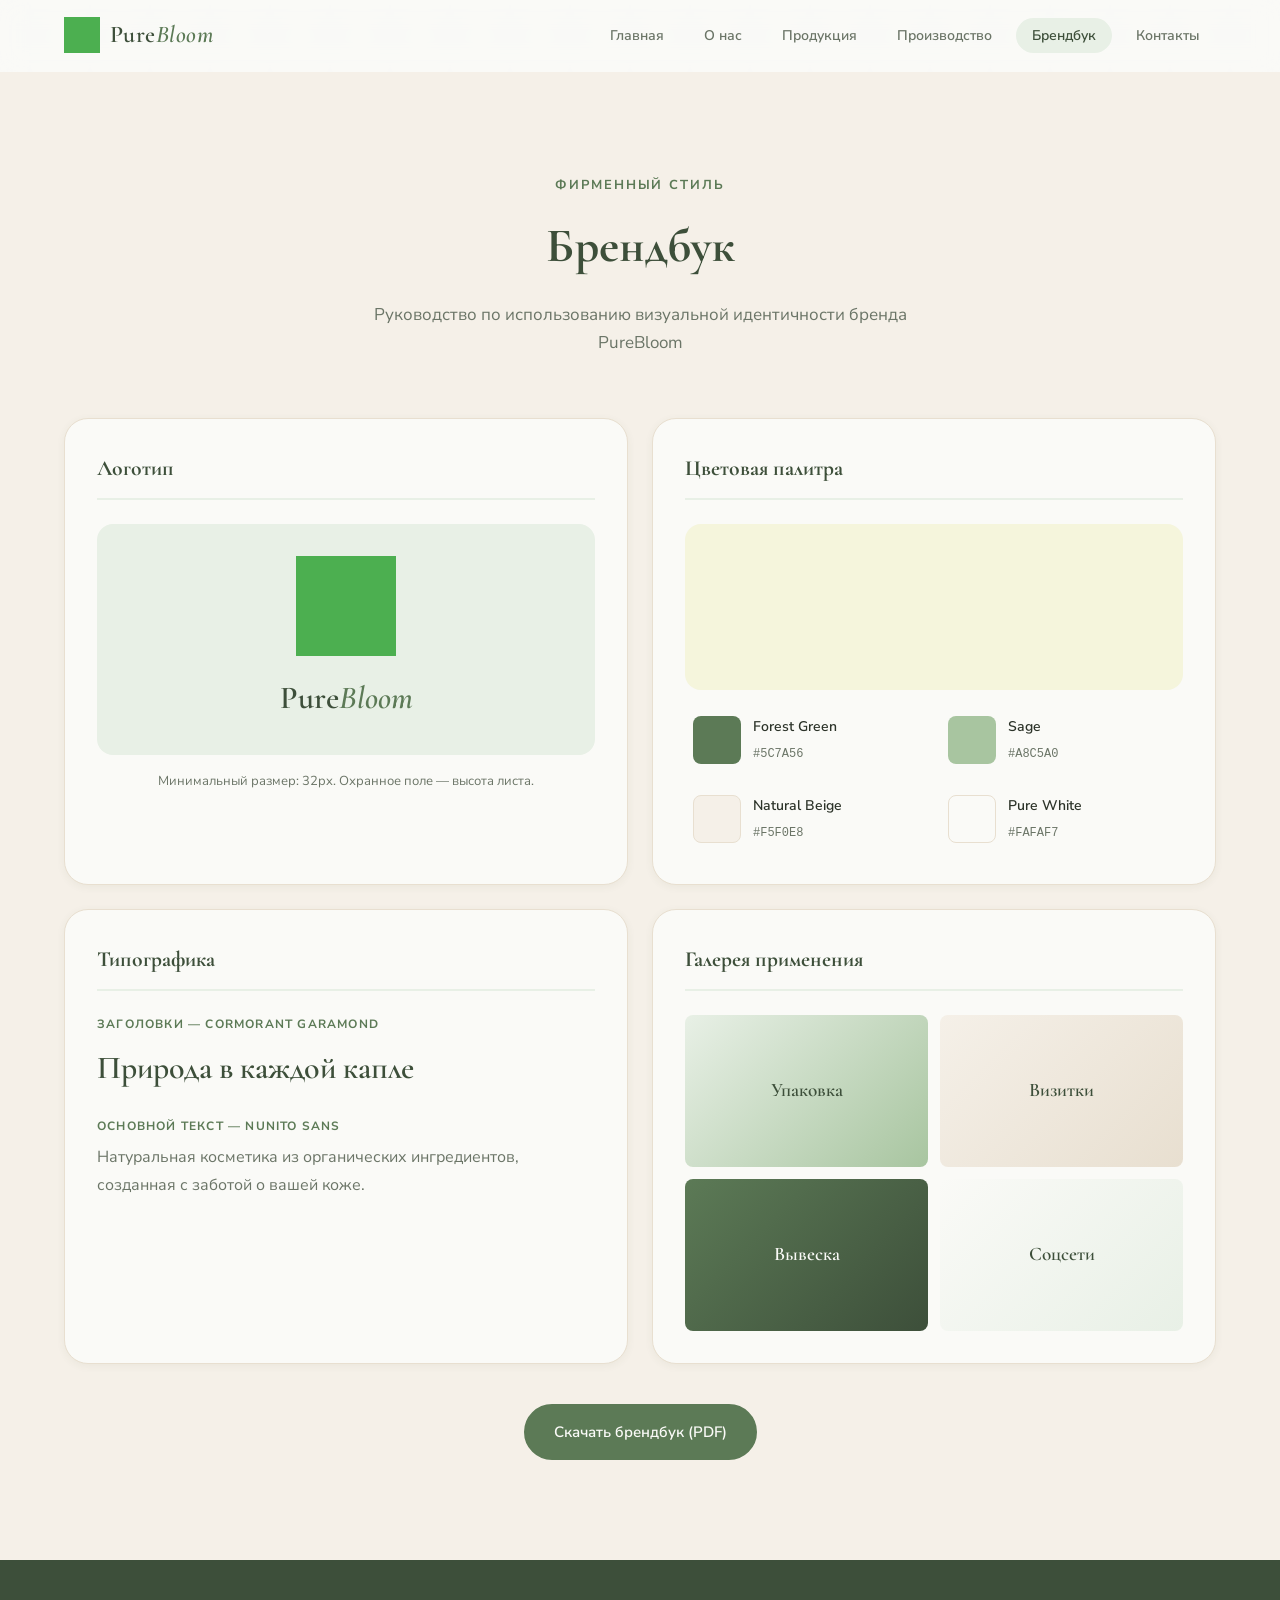
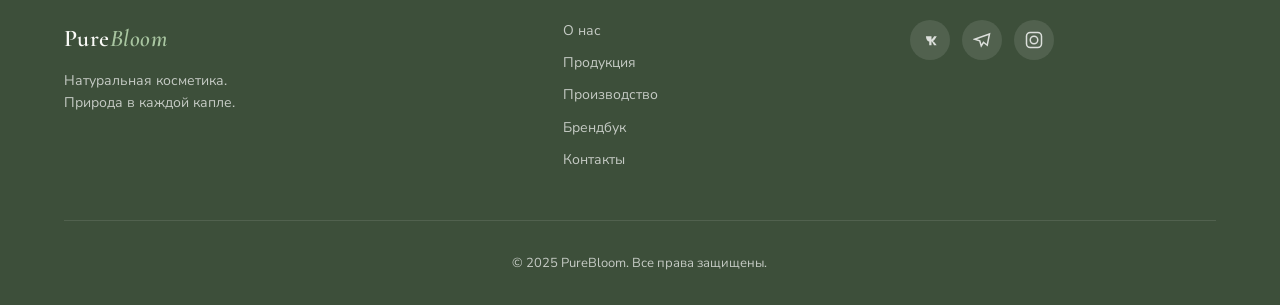
==== brandbook.html @ eecae8f7 "Add files via upload" ====
<!DOCTYPE html>
<html lang="ru">
<head>
  <meta charset="UTF-8">
  <meta name="viewport" content="width=device-width, initial-scale=1.0">
  <title>PureBloom — Брендбук</title>
  <link rel="preconnect" href="https://fonts.googleapis.com">
  <link rel="preconnect" href="https://fonts.gstatic.com" crossorigin>
  <link href="https://fonts.googleapis.com/css2?family=Cormorant+Garamond:ital,wght@0,400;0,600;0,700;1,400&family=Nunito+Sans:ital,wght@0,300;0,400;0,600;0,700&display=swap" rel="stylesheet">
  <link rel="stylesheet" href="styles.css">
</head>
<body data-page="brandbook">

  <header class="header" id="header">
    <div class="container header__inner">
      <a href="index.html" class="logo">
        <img src="public/images/logo.png" alt="" class="logo__img">
        <span class="logo__text">Pure<em>Bloom</em></span>
      </a>
      <nav class="nav" id="nav" aria-label="Навигация">
        <ul class="nav__list">
          <li><a href="index.html" class="nav__link" data-page="home">Главная</a></li>
          <li><a href="about.html" class="nav__link" data-page="about">О нас</a></li>
          <li><a href="products.html" class="nav__link" data-page="products">Продукция</a></li>
          <li><a href="production.html" class="nav__link" data-page="production">Производство</a></li>
          <li><a href="brandbook.html" class="nav__link" data-page="brandbook">Брендбук</a></li>
          <li><a href="contacts.html" class="nav__link" data-page="contacts">Контакты</a></li>
        </ul>
      </nav>
      <button class="burger" id="burger" aria-label="Меню" aria-expanded="false" aria-controls="nav">
        <span></span><span></span><span></span>
      </button>
    </div>
  </header>

  <main class="page-top">
    <section class="section brandbook">
      <div class="container">
        <div class="section__header">
          <span class="section__label">Фирменный стиль</span>
          <h1 class="section__title">Брендбук</h1>
          <p class="section__desc">Руководство по использованию визуальной идентичности бренда PureBloom</p>
        </div>

        <div class="brandbook__grid">
          <div class="brandbook__card">
            <h3>Логотип</h3>
            <div class="brandbook__logo-display">
              <img src="public/images/logo.png" alt="Логотип PureBloom">
              <p class="brandbook__logo-text">Pure<em>Bloom</em></p>
            </div>
            <p class="brandbook__note">Минимальный размер: 32px. Охранное поле — высота листа.</p>
          </div>

          <div class="brandbook__card">
            <h3>Цветовая палитра</h3>
            <img src="public/images/color-palette.jpg" alt="Цветовая палитра" class="brandbook__palette-img">
            <div class="brandbook__colors">
              <div class="color-swatch">
                <div class="color-swatch__preview" style="background:#5C7A56;"></div>
                <div><span class="color-swatch__name">Forest Green</span><br><span class="color-swatch__hex">#5C7A56</span></div>
              </div>
              <div class="color-swatch">
                <div class="color-swatch__preview" style="background:#A8C5A0;"></div>
                <div><span class="color-swatch__name">Sage</span><br><span class="color-swatch__hex">#A8C5A0</span></div>
              </div>
              <div class="color-swatch">
                <div class="color-swatch__preview" style="background:#F5F0E8;border:1px solid #E8DFD0;"></div>
                <div><span class="color-swatch__name">Natural Beige</span><br><span class="color-swatch__hex">#F5F0E8</span></div>
              </div>
              <div class="color-swatch">
                <div class="color-swatch__preview" style="background:#FAFAF7;border:1px solid #E8DFD0;"></div>
                <div><span class="color-swatch__name">Pure White</span><br><span class="color-swatch__hex">#FAFAF7</span></div>
              </div>
            </div>
          </div>

          <div class="brandbook__card">
            <h3>Типографика</h3>
            <div class="brandbook__typography">
              <div>
                <span class="type-sample__label">Заголовки — Cormorant Garamond</span>
                <p class="type-sample__display">Природа в каждой капле</p>
              </div>
              <div>
                <span class="type-sample__label">Основной текст — Nunito Sans</span>
                <p class="type-sample__text">Натуральная косметика из органических ингредиентов, созданная с заботой о вашей коже.</p>
              </div>
            </div>
          </div>

          <div class="brandbook__card">
            <h3>Галерея применения</h3>
            <div class="brandbook__gallery">
              <div class="brandbook__gallery-item" style="background:linear-gradient(135deg,#E8F0E6,#A8C5A0);">Упаковка</div>
              <div class="brandbook__gallery-item" style="background:linear-gradient(135deg,#F5F0E8,#E8DFD0);">Визитки</div>
              <div class="brandbook__gallery-item" style="background:linear-gradient(135deg,#5C7A56,#3D4F3A);color:#FAFAF7;">Вывеска</div>
              <div class="brandbook__gallery-item" style="background:linear-gradient(135deg,#FAFAF7,#E8F0E6);">Соцсети</div>
            </div>
          </div>
        </div>

        <div class="brandbook__download">
          <a href="#" class="btn btn--primary" id="downloadBrandbook">Скачать брендбук (PDF)</a>
        </div>
      </div>
    </section>
  </main>

  <footer class="footer">
    <div class="container footer__inner">
      <div class="footer__brand">
        <a href="index.html" class="logo"><span class="logo__text">Pure<em>Bloom</em></span></a>
        <p>Натуральная косметика.<br>Природа в каждой капле.</p>
      </div>
      <nav class="footer__nav" aria-label="Подвал">
        <a href="about.html">О нас</a>
        <a href="products.html">Продукция</a>
        <a href="production.html">Производство</a>
        <a href="brandbook.html">Брендбук</a>
        <a href="contacts.html">Контакты</a>
      </nav>
      <div class="footer__social">
        <a href="#" class="footer__social-link" aria-label="VK"><svg viewBox="0 0 24 24" fill="none"><path d="M3 7H6.5C7 12 9 14 11 14V7H14V11.5C16 9.5 17.5 7 17.5 7H21C21 7 18.5 12 16 13.5C18.5 15 21 19 21 19H17.5C17.5 19 15.5 15 14 13.5V19H11V7H3Z" fill="currentColor"/></svg></a>
        <a href="#" class="footer__social-link" aria-label="Telegram"><svg viewBox="0 0 24 24" fill="none"><path d="M22 4L2 11L9 13L11 20L14 15L19 19L22 4Z" stroke="currentColor" stroke-width="2"/></svg></a>
        <a href="#" class="footer__social-link" aria-label="Instagram"><svg viewBox="0 0 24 24" fill="none"><rect x="2" y="2" width="20" height="20" rx="5" stroke="currentColor" stroke-width="2"/><circle cx="12" cy="12" r="5" stroke="currentColor" stroke-width="2"/></svg></a>
      </div>
      <p class="footer__copy">&copy; 2025 PureBloom. Все права защищены.</p>
    </div>
  </footer>

  <script src="script.js"></script>
</body>
</html>
---- styles.css ----
/* PureBloom — Original Design */
:root {
  --color-green-dark: #3D4F3A;
  --color-green: #5C7A56;
  --color-green-light: #7D9B76;
  --color-green-pale: #A8C5A0;
  --color-green-mist: #E8F0E6;
  --color-beige: #F5F0E8;
  --color-beige-warm: #E8DFD0;
  --color-beige-dark: #D4C4A8;
  --color-white: #FAFAF7;
  --color-text: #2C3329;
  --color-text-muted: #6B7567;
  --font-heading: 'Cormorant Garamond', Georgia, serif;
  --font-body: 'Nunito Sans', system-ui, sans-serif;
  --shadow-sm: 0 2px 8px rgba(61, 79, 58, 0.06);
  --shadow-md: 0 4px 20px rgba(61, 79, 58, 0.1);
  --shadow-lg: 0 8px 40px rgba(61, 79, 58, 0.12);
  --radius-sm: 8px;
  --radius-md: 16px;
  --radius-lg: 24px;
  --header-height: 72px;
  --transition: 0.3s cubic-bezier(0.4, 0, 0.2, 1);
}

*, *::before, *::after { box-sizing: border-box; margin: 0; padding: 0; }

html {
  scroll-behavior: smooth;
  scroll-padding-top: var(--header-height);
}

body {
  font-family: var(--font-body);
  font-size: 16px;
  line-height: 1.6;
  color: var(--color-text);
  background-color: var(--color-white);
  overflow-x: hidden;
}

body::before {
  content: '';
  position: fixed;
  inset: 0;
  background-image: url("data:image/svg+xml,%3Csvg width='60' height='60' viewBox='0 0 60 60' xmlns='http://www.w3.org/2000/svg'%3E%3Cg fill='none' fill-rule='evenodd'%3E%3Cg fill='%23A8C5A0' fill-opacity='0.06'%3E%3Cpath d='M30 5c-2 8-8 12-8 20 0 5 3 9 8 9s8-4 8-9c0-8-6-12-8-20zm0 50c2-8 8-12 8-20 0-5-3-9-8-9s-8 4-8 9c0 8 6 12 8 20z'/%3E%3C/g%3E%3C/g%3E%3C/svg%3E");
  pointer-events: none;
  z-index: -1;
}

img { max-width: 100%; height: auto; display: block; }
a { color: var(--color-green); text-decoration: none; transition: color var(--transition); }
a:hover { color: var(--color-green-dark); }
ul { list-style: none; }

.container {
  width: 100%;
  max-width: 1200px;
  margin: 0 auto;
  padding: 0 24px;
}

.btn {
  display: inline-flex;
  align-items: center;
  justify-content: center;
  gap: 8px;
  padding: 14px 28px;
  font-family: var(--font-body);
  font-size: 15px;
  font-weight: 600;
  border: 2px solid transparent;
  border-radius: 50px;
  cursor: pointer;
  transition: all var(--transition);
  text-decoration: none;
  white-space: nowrap;
}

.btn--primary {
  background: var(--color-green);
  color: var(--color-white);
  border-color: var(--color-green);
}

.btn--primary:hover {
  background: var(--color-green-dark);
  border-color: var(--color-green-dark);
  color: var(--color-white);
  transform: translateY(-2px);
  box-shadow: var(--shadow-md);
}

.btn--outline {
  background: transparent;
  color: var(--color-white);
  border-color: rgba(255, 255, 255, 0.6);
}

.btn--outline:hover {
  background: rgba(255, 255, 255, 0.15);
  border-color: var(--color-white);
  color: var(--color-white);
}

.btn--secondary {
  background: var(--color-green-mist);
  color: var(--color-green-dark);
  border-color: var(--color-green-mist);
}

.btn--secondary:hover {
  background: var(--color-green-pale);
  border-color: var(--color-green-pale);
  color: var(--color-green-dark);
}

.btn--full { width: 100%; }

.header {
  position: fixed;
  top: 0; left: 0; right: 0;
  z-index: 1000;
  height: var(--header-height);
  background: rgba(250, 250, 247, 0.85);
  backdrop-filter: blur(12px);
  -webkit-backdrop-filter: blur(12px);
  border-bottom: 1px solid transparent;
  transition: all var(--transition);
}

.header--scrolled {
  background: rgba(250, 250, 247, 0.95);
  border-bottom-color: var(--color-beige-warm);
  box-shadow: var(--shadow-sm);
}

.header__inner {
  display: flex;
  align-items: center;
  justify-content: space-between;
  height: 100%;
}

.logo {
  display: flex;
  align-items: center;
  gap: 10px;
  color: var(--color-green-dark);
  text-decoration: none;
}

.logo__icon { width: 36px; height: 36px; color: var(--color-green); }
.logo__img { width: 36px; height: 36px; object-fit: contain; }

.logo__text {
  font-family: var(--font-heading);
  font-size: 24px;
  font-weight: 600;
  letter-spacing: 0.02em;
}

.logo__text em { font-style: italic; color: var(--color-green); }

.nav__list { display: flex; gap: 8px; }

.nav__link {
  padding: 8px 16px;
  font-size: 14px;
  font-weight: 600;
  color: var(--color-text-muted);
  border-radius: 50px;
  transition: all var(--transition);
}

.nav__link:hover,
.nav__link.active {
  color: var(--color-green-dark);
  background: var(--color-green-mist);
}

.burger {
  display: none;
  flex-direction: column;
  justify-content: center;
  gap: 5px;
  width: 40px; height: 40px;
  background: none; border: none;
  cursor: pointer; padding: 8px;
}

.burger span {
  display: block; width: 100%; height: 2px;
  background: var(--color-green-dark);
  border-radius: 2px;
  transition: all var(--transition);
}

.burger.active span:nth-child(1) { transform: translateY(7px) rotate(45deg); }
.burger.active span:nth-child(2) { opacity: 0; }
.burger.active span:nth-child(3) { transform: translateY(-7px) rotate(-45deg); }

.hero {
  position: relative;
  min-height: 100vh;
  display: flex;
  align-items: center;
  justify-content: center;
  overflow: hidden;
}

.hero--compact { min-height: 40vh; }

.hero__bg { position: absolute; inset: 0; }

.hero__image {
  width: 100%; height: 100%;
  object-fit: cover;
}

.hero__overlay {
  position: absolute; inset: 0;
  background: linear-gradient(135deg, rgba(61,79,58,0.65), rgba(92,122,86,0.45), rgba(61,79,58,0.55));
}

.hero__pattern {
  position: absolute; inset: 0;
  background-image: url("data:image/svg+xml,%3Csvg width='100' height='100' viewBox='0 0 100 100' xmlns='http://www.w3.org/2000/svg'%3E%3Cpath d='M50 10 Q30 30 35 50 Q20 40 10 55 Q30 50 50 60 Q70 50 90 55 Q80 40 65 50 Q70 30 50 10' fill='none' stroke='%23ffffff' stroke-width='0.5' opacity='0.15'/%3E%3C/svg%3E");
  background-size: 200px 200px;
  opacity: 0.6;
}

.hero__content {
  position: relative; z-index: 2;
  text-align: center;
  padding: 120px 24px 80px;
  max-width: 800px;
}

.hero__label {
  display: inline-block;
  padding: 6px 20px;
  background: rgba(255,255,255,0.15);
  backdrop-filter: blur(8px);
  border: 1px solid rgba(255,255,255,0.25);
  border-radius: 50px;
  font-size: 13px;
  font-weight: 600;
  letter-spacing: 0.15em;
  text-transform: uppercase;
  color: rgba(255,255,255,0.9);
  margin-bottom: 24px;
}

.hero__title {
  font-family: var(--font-heading);
  font-size: clamp(2.5rem, 6vw, 4.5rem);
  font-weight: 700;
  color: var(--color-white);
  line-height: 1.15;
  margin-bottom: 20px;
}

.hero__subtitle {
  font-size: clamp(1rem, 2vw, 1.2rem);
  color: rgba(255,255,255,0.85);
  max-width: 560px;
  margin: 0 auto 36px;
  line-height: 1.7;
}

.hero__actions { display: flex; gap: 16px; justify-content: center; flex-wrap: wrap; }

.values { padding: 80px 0; background: var(--color-beige); position: relative; }

.values::before {
  content: '';
  position: absolute;
  top: 0; left: 0; right: 0;
  height: 4px;
  background: linear-gradient(90deg, var(--color-green-pale), var(--color-green), var(--color-green-pale));
}

.values__grid {
  display: grid;
  grid-template-columns: repeat(3, 1fr);
  gap: 32px;
}

.value-card {
  background: var(--color-white);
  padding: 40px 32px;
  border-radius: var(--radius-lg);
  text-align: center;
  box-shadow: var(--shadow-sm);
  transition: all var(--transition);
  border: 1px solid transparent;
}

.value-card:hover {
  transform: translateY(-6px);
  box-shadow: var(--shadow-lg);
  border-color: var(--color-green-mist);
}

.value-card__icon {
  width: 64px; height: 64px;
  margin: 0 auto 20px;
  display: flex; align-items: center; justify-content: center;
  background: var(--color-green-mist);
  border-radius: 50%;
  color: var(--color-green);
}

.value-card__icon svg { width: 32px; height: 32px; }

.value-card__title {
  font-family: var(--font-heading);
  font-size: 1.5rem;
  font-weight: 600;
  color: var(--color-green-dark);
  margin-bottom: 12px;
}

.value-card__text { font-size: 15px; color: var(--color-text-muted); line-height: 1.7; }

.section { padding: 100px 0; position: relative; }

.section__header {
  text-align: center;
  max-width: 600px;
  margin: 0 auto 60px;
}

.section__label {
  display: inline-block;
  font-size: 13px;
  font-weight: 700;
  letter-spacing: 0.15em;
  text-transform: uppercase;
  color: var(--color-green);
  margin-bottom: 12px;
}

.section__title {
  font-family: var(--font-heading);
  font-size: clamp(2rem, 4vw, 3rem);
  font-weight: 700;
  color: var(--color-green-dark);
  margin-bottom: 16px;
}

.section__desc { font-size: 17px; color: var(--color-text-muted); line-height: 1.7; }

.about { background: var(--color-white); }

.timeline { position: relative; max-width: 900px; margin: 0 auto; }

.timeline__line {
  position: absolute;
  left: 50%; top: 0; bottom: 0;
  width: 2px;
  background: linear-gradient(to bottom, var(--color-green-mist), var(--color-green-pale), var(--color-green-mist));
  transform: translateX(-50%);
}

.timeline__item { position: relative; margin-bottom: 60px; }
.timeline__item:last-child { margin-bottom: 0; }

.timeline__marker {
  position: absolute;
  left: 50%; top: 30px;
  transform: translateX(-50%);
  z-index: 2;
}

.timeline__year {
  display: flex; align-items: center; justify-content: center;
  width: 72px; height: 72px;
  background: var(--color-green);
  color: var(--color-white);
  font-family: var(--font-heading);
  font-size: 1.1rem;
  font-weight: 700;
  border-radius: 50%;
  box-shadow: 0 0 0 6px var(--color-green-mist), var(--shadow-md);
}

.timeline__content {
  display: grid;
  grid-template-columns: 1fr 1fr;
  gap: 40px;
  align-items: center;
  padding-top: 10px;
}

.timeline__item .timeline__content { padding-right: calc(50% + 56px); }

.timeline__item--reverse .timeline__content {
  padding-right: 0;
  padding-left: calc(50% + 56px);
}

.timeline__item--reverse .timeline__image { order: 2; }
.timeline__item--reverse .timeline__text { order: 1; text-align: right; }

.timeline__image {
  border-radius: var(--radius-md);
  overflow: hidden;
  box-shadow: var(--shadow-md);
  aspect-ratio: 4/3;
}

.timeline__image img {
  width: 100%; height: 100%;
  object-fit: cover;
  transition: transform 0.6s ease;
}

.timeline__image:hover img { transform: scale(1.05); }

.timeline__text h3 {
  font-family: var(--font-heading);
  font-size: 1.5rem;
  color: var(--color-green-dark);
  margin-bottom: 10px;
}

.timeline__text p { font-size: 15px; color: var(--color-text-muted); line-height: 1.7; }

.products { background: linear-gradient(180deg, var(--color-beige) 0%, var(--color-white) 100%); }

.products__grid {
  display: grid;
  grid-template-columns: repeat(3, 1fr);
  gap: 32px;
}

.product-card {
  background: var(--color-white);
  border-radius: var(--radius-lg);
  overflow: hidden;
  box-shadow: var(--shadow-sm);
  transition: all var(--transition);
  border: 1px solid var(--color-beige-warm);
  display: flex;
  flex-direction: column;
}

.product-card:hover { transform: translateY(-8px); box-shadow: var(--shadow-lg); }

.product-card__image { position: relative; aspect-ratio: 1; overflow: hidden; }

.product-card__image img {
  width: 100%; height: 100%;
  object-fit: cover;
  transition: transform 0.6s ease;
}

.product-card:hover .product-card__image img { transform: scale(1.08); }

.product-card__badge {
  position: absolute;
  top: 16px; left: 16px;
  padding: 4px 14px;
  background: var(--color-green);
  color: var(--color-white);
  font-size: 12px;
  font-weight: 700;
  border-radius: 50px;
  text-transform: uppercase;
}

.product-card__badge--new { background: var(--color-beige-dark); color: var(--color-green-dark); }

.product-card__body { padding: 24px; display: flex; flex-direction: column; flex: 1; }

.product-card__title {
  font-family: var(--font-heading);
  font-size: 1.35rem;
  color: var(--color-green-dark);
  margin-bottom: 8px;
}

.product-card__desc {
  font-size: 14px;
  color: var(--color-text-muted);
  line-height: 1.6;
  margin-bottom: 20px;
  flex: 1;
}

.product-card__btn { align-self: flex-start; padding: 10px 22px; font-size: 14px; }

.production { background: var(--color-white); }

.carousel { max-width: 900px; margin: 0 auto; overflow: hidden; }

.carousel__track {
  display: flex;
  transition: transform 0.5s cubic-bezier(0.4, 0, 0.2, 1);
}

.carousel__slide {
  min-width: 100%;
  display: grid;
  grid-template-columns: 1fr 1fr;
  gap: 40px;
  align-items: center;
  padding: 0 4px;
}

.carousel__media {
  border-radius: var(--radius-lg);
  overflow: hidden;
  aspect-ratio: 4/3;
  box-shadow: var(--shadow-md);
}

.carousel__media img { width: 100%; height: 100%; object-fit: cover; }

.carousel__step {
  display: inline-block;
  padding: 4px 14px;
  background: var(--color-green-mist);
  color: var(--color-green);
  font-size: 12px;
  font-weight: 700;
  border-radius: 50px;
  text-transform: uppercase;
  letter-spacing: 0.1em;
  margin-bottom: 12px;
}

.carousel__info h3 {
  font-family: var(--font-heading);
  font-size: 1.75rem;
  color: var(--color-green-dark);
  margin-bottom: 12px;
}

.carousel__info p { font-size: 15px; color: var(--color-text-muted); line-height: 1.7; }

.carousel__controls {
  display: flex;
  align-items: center;
  justify-content: center;
  gap: 24px;
  margin-top: 40px;
}

.carousel__btn {
  width: 48px; height: 48px;
  border-radius: 50%;
  border: 2px solid var(--color-green-mist);
  background: var(--color-white);
  color: var(--color-green);
  cursor: pointer;
  display: flex; align-items: center; justify-content: center;
  transition: all var(--transition);
}

.carousel__btn:hover {
  background: var(--color-green);
  border-color: var(--color-green);
  color: var(--color-white);
}

.carousel__btn svg { width: 20px; height: 20px; }

.carousel__dots { display: flex; gap: 8px; }

.carousel__dot {
  width: 10px; height: 10px;
  border-radius: 50%;
  border: none;
  background: var(--color-beige-warm);
  cursor: pointer;
  transition: all var(--transition);
  padding: 0;
}

.carousel__dot.active { background: var(--color-green); transform: scale(1.3); }

.brandbook { background: var(--color-beige); }

.brandbook__grid {
  display: grid;
  grid-template-columns: repeat(2, 1fr);
  gap: 24px;
}

.brandbook__card {
  background: var(--color-white);
  padding: 32px;
  border-radius: var(--radius-lg);
  box-shadow: var(--shadow-sm);
  border: 1px solid var(--color-beige-warm);
}

.brandbook__card h3 {
  font-family: var(--font-heading);
  font-size: 1.35rem;
  color: var(--color-green-dark);
  margin-bottom: 24px;
  padding-bottom: 12px;
  border-bottom: 2px solid var(--color-green-mist);
}

.brandbook__logo-display {
  display: flex;
  flex-direction: column;
  align-items: center;
  gap: 16px;
  padding: 32px;
  background: var(--color-green-mist);
  border-radius: var(--radius-md);
  margin-bottom: 16px;
}

.brandbook__logo-display img { width: 100px; height: 100px; object-fit: contain; }

.brandbook__logo-text {
  font-family: var(--font-heading);
  font-size: 2rem;
  font-weight: 600;
  color: var(--color-green-dark);
}

.brandbook__logo-text em { font-style: italic; color: var(--color-green); }
.brandbook__note { font-size: 13px; color: var(--color-text-muted); text-align: center; }

.brandbook__colors { display: grid; grid-template-columns: repeat(2, 1fr); gap: 12px; }

.color-swatch {
  display: flex; align-items: center; gap: 12px;
  padding: 8px; border-radius: var(--radius-sm);
}

.color-swatch:hover { background: var(--color-green-mist); }

.color-swatch__preview {
  width: 48px; height: 48px;
  border-radius: var(--radius-sm);
  flex-shrink: 0;
}

.color-swatch__name { font-size: 14px; font-weight: 600; }
.color-swatch__hex { font-size: 12px; color: var(--color-text-muted); font-family: monospace; }

.brandbook__palette-img { width: 100%; border-radius: var(--radius-md); margin-bottom: 16px; }

.brandbook__typography { display: flex; flex-direction: column; gap: 24px; }

.type-sample__label {
  display: block;
  font-size: 12px;
  font-weight: 700;
  text-transform: uppercase;
  letter-spacing: 0.1em;
  color: var(--color-green);
  margin-bottom: 8px;
}

.type-sample__display {
  font-family: var(--font-heading);
  font-size: 2rem;
  font-weight: 600;
  color: var(--color-green-dark);
}

.type-sample__text { font-size: 16px; color: var(--color-text-muted); line-height: 1.7; }

.brandbook__gallery { display: grid; grid-template-columns: repeat(2, 1fr); gap: 12px; }

.brandbook__gallery-item {
  aspect-ratio: 16/10;
  border-radius: var(--radius-sm);
  display: flex; align-items: center; justify-content: center;
  font-family: var(--font-heading);
  font-size: 1.2rem;
  font-weight: 600;
  color: var(--color-green-dark);
}

.brandbook__download { text-align: center; margin-top: 40px; }

.contacts { background: var(--color-white); }

.contacts__grid {
  display: grid;
  grid-template-columns: 1fr 1fr;
  grid-template-rows: auto auto;
  gap: 32px;
}

.contacts__map {
  grid-row: span 2;
  border-radius: var(--radius-lg);
  overflow: hidden;
  box-shadow: var(--shadow-md);
  min-height: 400px;
  border: 1px solid var(--color-beige-warm);
}

.contacts__map img { width: 100%; height: 100%; min-height: 400px; object-fit: cover; }

.contacts__info { display: flex; flex-direction: column; gap: 20px; }

.contact-item { display: flex; gap: 16px; align-items: flex-start; }

.contact-item__icon {
  width: 44px; height: 44px;
  flex-shrink: 0;
  display: flex; align-items: center; justify-content: center;
  background: var(--color-green-mist);
  border-radius: 50%;
  color: var(--color-green);
}

.contact-item__icon svg { width: 20px; height: 20px; }
.contact-item h4 { font-size: 14px; font-weight: 700; color: var(--color-green-dark); margin-bottom: 4px; }
.contact-item p { font-size: 15px; color: var(--color-text-muted); }

.contact-form {
  background: var(--color-beige);
  padding: 32px;
  border-radius: var(--radius-lg);
  border: 1px solid var(--color-beige-warm);
}

.contact-form__title {
  font-family: var(--font-heading);
  font-size: 1.5rem;
  color: var(--color-green-dark);
  margin-bottom: 24px;
}

.form-group { margin-bottom: 18px; }
.form-group label { display: block; font-size: 13px; font-weight: 600; color: var(--color-green-dark); margin-bottom: 6px; }

.form-group input,
.form-group textarea {
  width: 100%;
  padding: 12px 16px;
  font-family: var(--font-body);
  font-size: 15px;
  border: 2px solid var(--color-beige-warm);
  border-radius: var(--radius-sm);
  background: var(--color-white);
  outline: none;
  transition: border-color var(--transition);
}

.form-group input:focus,
.form-group textarea:focus { border-color: var(--color-green-pale); }

.form-group input.error,
.form-group textarea.error { border-color: #C45C5C; }

.form-group textarea { resize: vertical; min-height: 100px; }
.form-error { display: block; font-size: 12px; color: #C45C5C; margin-top: 4px; min-height: 16px; }

.form-success {
  margin-top: 16px;
  padding: 12px 16px;
  background: var(--color-green-mist);
  color: var(--color-green-dark);
  border-radius: var(--radius-sm);
  font-size: 14px;
  text-align: center;
}

.quick-links { display: grid; grid-template-columns: repeat(3, 1fr); gap: 20px; }

.quick-link {
  display: block;
  padding: 28px 20px;
  background: var(--color-white);
  border-radius: var(--radius-lg);
  text-align: center;
  box-shadow: var(--shadow-sm);
  border: 1px solid rgba(76,175,80,0.1);
  transition: all var(--transition);
  color: var(--color-text);
}

.quick-link:hover { transform: translateY(-4px); border-color: var(--color-green-pale); color: var(--color-green-dark); }
.quick-link strong { display: block; font-size: 1rem; color: var(--color-green-dark); margin: 8px 0 4px; }
.quick-link small { font-size: 0.85rem; color: var(--color-text-muted); }

.cta-banner {
  padding: 60px 0;
  background: var(--color-green);
  text-align: center;
  color: var(--color-white);
}

.cta-banner h2 { font-family: var(--font-heading); font-size: 1.75rem; margin-bottom: 12px; }
.cta-banner p { margin-bottom: 24px; opacity: 0.9; }
.cta-banner .btn--primary { background: var(--color-white); color: var(--color-green-dark); border-color: var(--color-white); }
.cta-banner .btn--primary:hover { background: var(--color-beige); }

.footer {
  background: var(--color-green-dark);
  color: rgba(255,255,255,0.7);
  padding: 60px 0 32px;
}

.footer__inner {
  display: grid;
  grid-template-columns: 1.5fr 1fr 1fr;
  gap: 40px;
  align-items: start;
}

.footer .logo { color: var(--color-white); margin-bottom: 12px; }
.footer .logo__text em { color: var(--color-green-pale); }
.footer__brand p { font-size: 14px; line-height: 1.6; }

.footer__nav { display: flex; flex-direction: column; gap: 10px; }
.footer__nav a { color: rgba(255,255,255,0.7); font-size: 14px; }
.footer__nav a:hover { color: var(--color-white); }

.footer__social { display: flex; gap: 12px; }

.footer__social-link {
  width: 40px; height: 40px;
  display: flex; align-items: center; justify-content: center;
  border-radius: 50%;
  background: rgba(255,255,255,0.1);
  color: rgba(255,255,255,0.8);
  transition: all var(--transition);
}

.footer__social-link:hover { background: var(--color-green); color: var(--color-white); }
.footer__social-link svg { width: 18px; height: 18px; }

.footer__copy {
  grid-column: 1 / -1;
  text-align: center;
  font-size: 13px;
  padding-top: 32px;
  border-top: 1px solid rgba(255,255,255,0.1);
  margin-top: 8px;
}

.modal {
  position: fixed; inset: 0; z-index: 2000;
  display: flex; align-items: center; justify-content: center;
  padding: 24px;
}

.modal[hidden] { display: none; }

.modal__backdrop {
  position: absolute; inset: 0;
  background: rgba(44,51,41,0.5);
  backdrop-filter: blur(4px);
}

.modal__content {
  position: relative;
  background: var(--color-white);
  padding: 40px;
  border-radius: var(--radius-lg);
  max-width: 480px;
  width: 100%;
  box-shadow: var(--shadow-lg);
}

.modal__close {
  position: absolute;
  top: 16px; right: 16px;
  width: 36px; height: 36px;
  border: none;
  background: var(--color-green-mist);
  border-radius: 50%;
  cursor: pointer;
  display: flex; align-items: center; justify-content: center;
  color: var(--color-green-dark);
}

.modal__close svg { width: 18px; height: 18px; }

.modal__content h3 {
  font-family: var(--font-heading);
  font-size: 1.75rem;
  color: var(--color-green-dark);
  margin-bottom: 12px;
  padding-right: 32px;
}

.modal__content p { font-size: 15px; color: var(--color-text-muted); line-height: 1.7; margin-bottom: 24px; }

.page-top { padding-top: var(--header-height); }

@media (max-width: 1024px) {
  .values__grid, .quick-links { grid-template-columns: 1fr; max-width: 480px; margin: 0 auto; }
  .products__grid { grid-template-columns: repeat(2, 1fr); }
  .timeline__line { left: 36px; }
  .timeline__marker { left: 36px; }
  .timeline__year { width: 56px; height: 56px; font-size: 0.95rem; }
  .timeline__item .timeline__content,
  .timeline__item--reverse .timeline__content { padding-left: 88px; padding-right: 0; grid-template-columns: 1fr; }
  .timeline__item--reverse .timeline__image,
  .timeline__item--reverse .timeline__text { order: unset; text-align: left; }
  .carousel__slide { grid-template-columns: 1fr; gap: 24px; }
  .contacts__grid { grid-template-columns: 1fr; }
  .contacts__map { grid-row: auto; min-height: 300px; }
  .footer__inner { grid-template-columns: 1fr 1fr; }
}

@media (max-width: 768px) {
  .nav {
    position: fixed;
    top: var(--header-height); left: 0; right: 0;
    background: var(--color-white);
    padding: 16px 24px;
    transform: translateY(-120%);
    opacity: 0;
    transition: all var(--transition);
    box-shadow: var(--shadow-md);
  }
  .nav.open { transform: translateY(0); opacity: 1; }
  .nav__list { flex-direction: column; gap: 4px; }
  .nav__link { display: block; padding: 12px 16px; }
  .burger { display: flex; }
  .hero__actions { flex-direction: column; align-items: center; }
  .btn { width: 100%; max-width: 280px; }
  .section { padding: 72px 0; }
  .products__grid { grid-template-columns: 1fr; max-width: 400px; margin: 0 auto; }
  .brandbook__grid { grid-template-columns: 1fr; }
  .footer__inner { grid-template-columns: 1fr; text-align: center; }
  .footer__nav { align-items: center; }
  .footer__social { justify-content: center; }
}
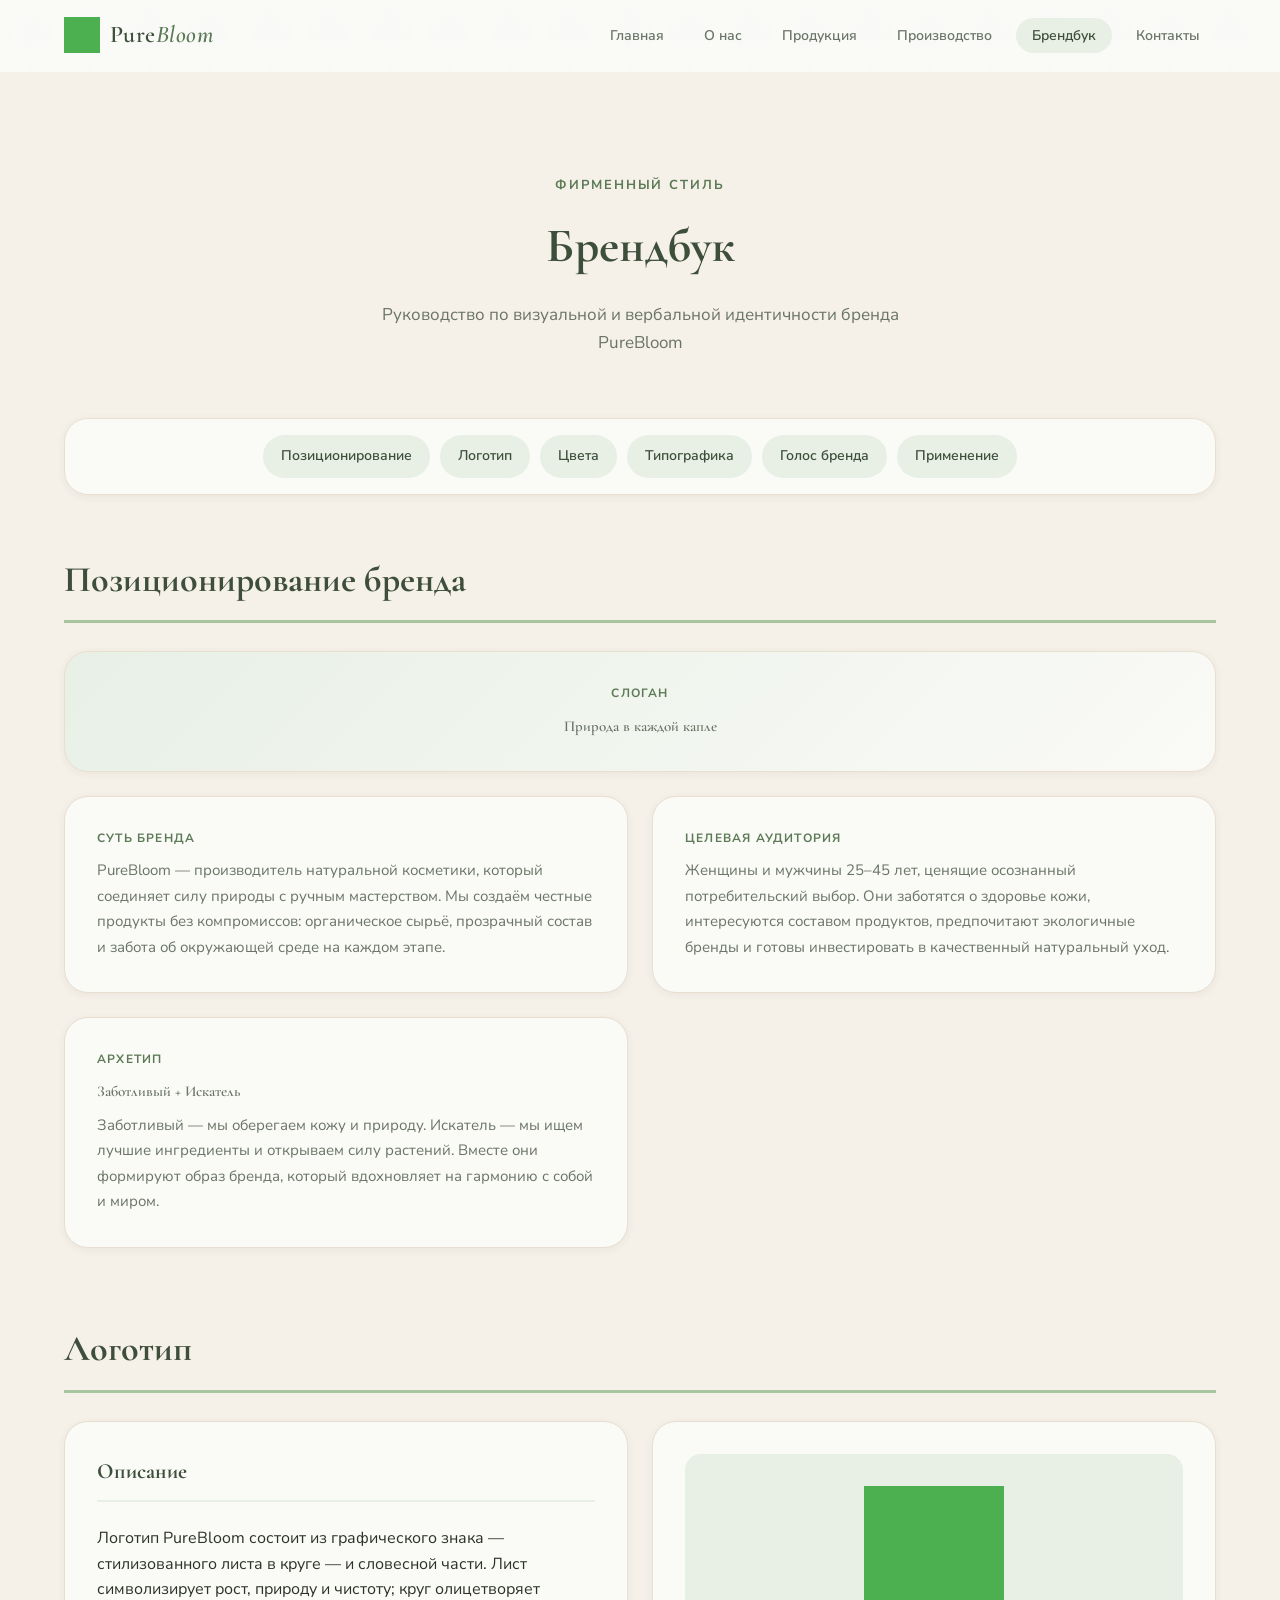
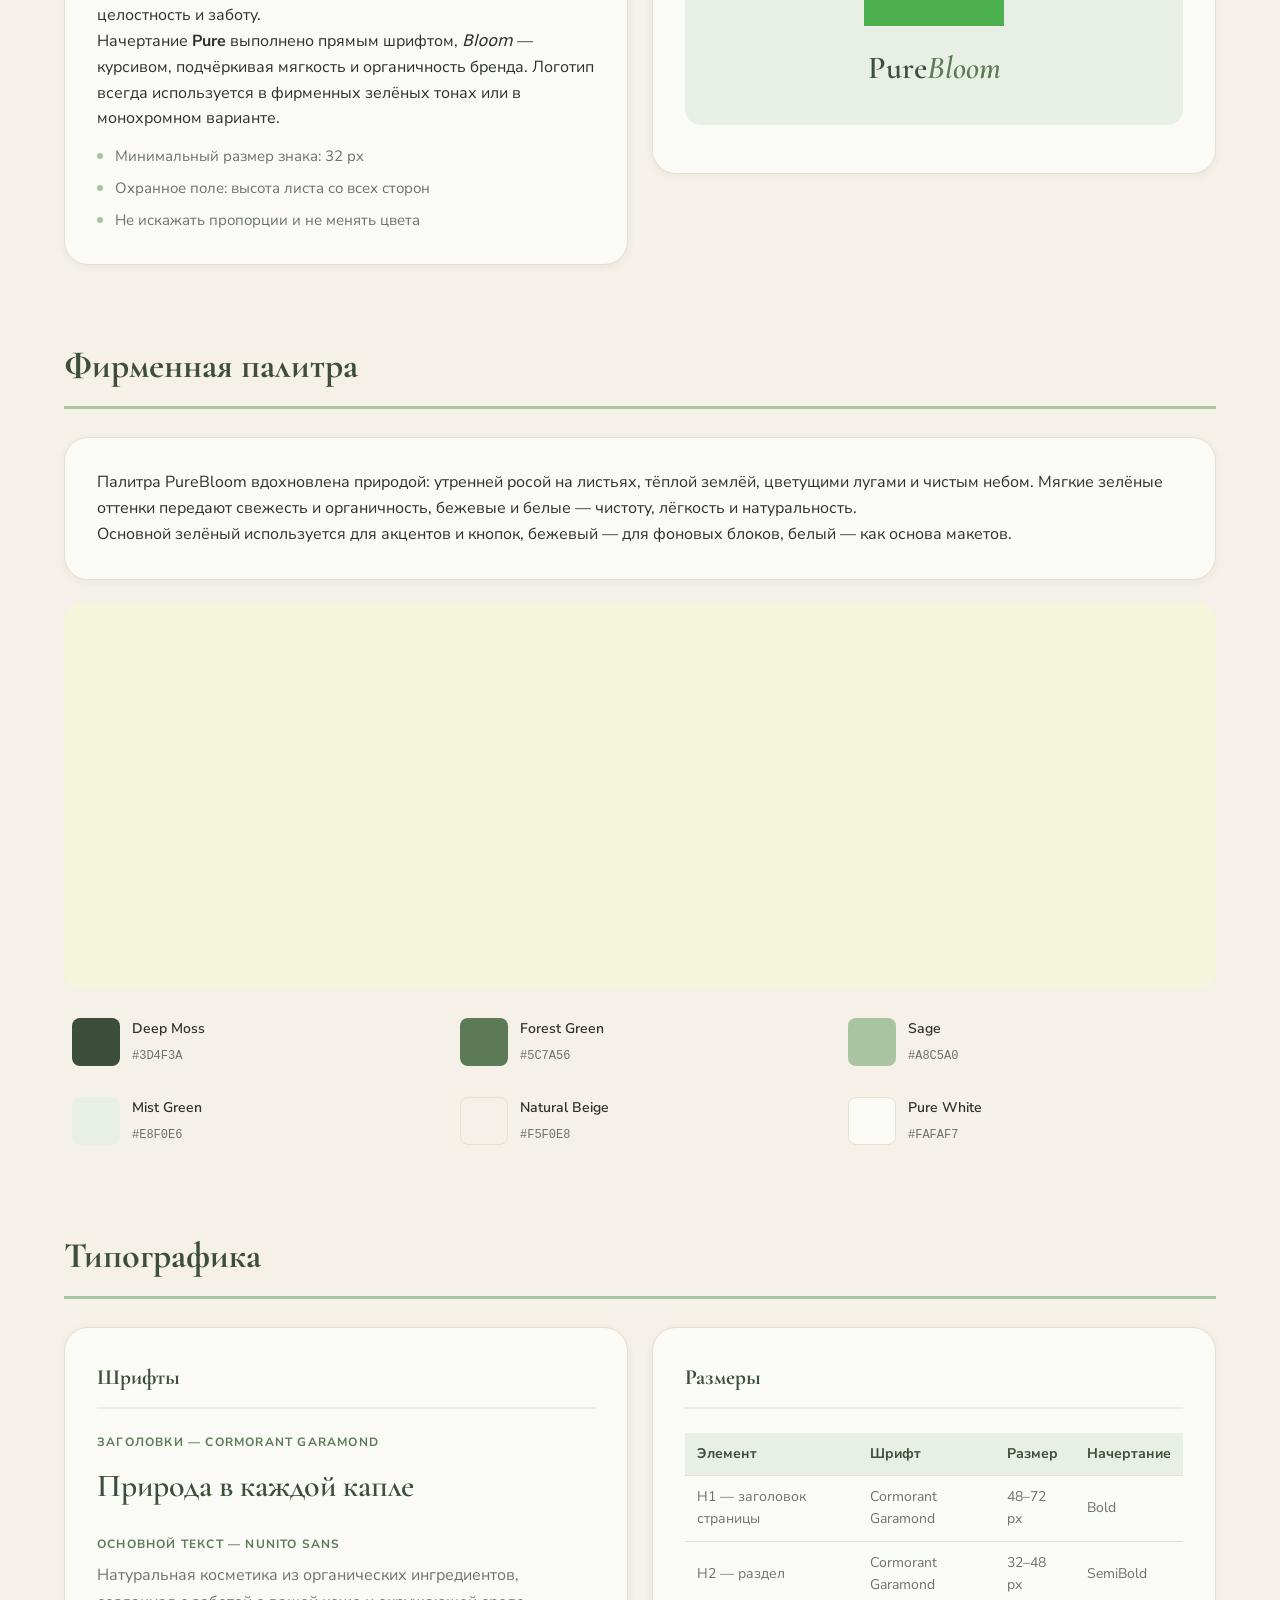
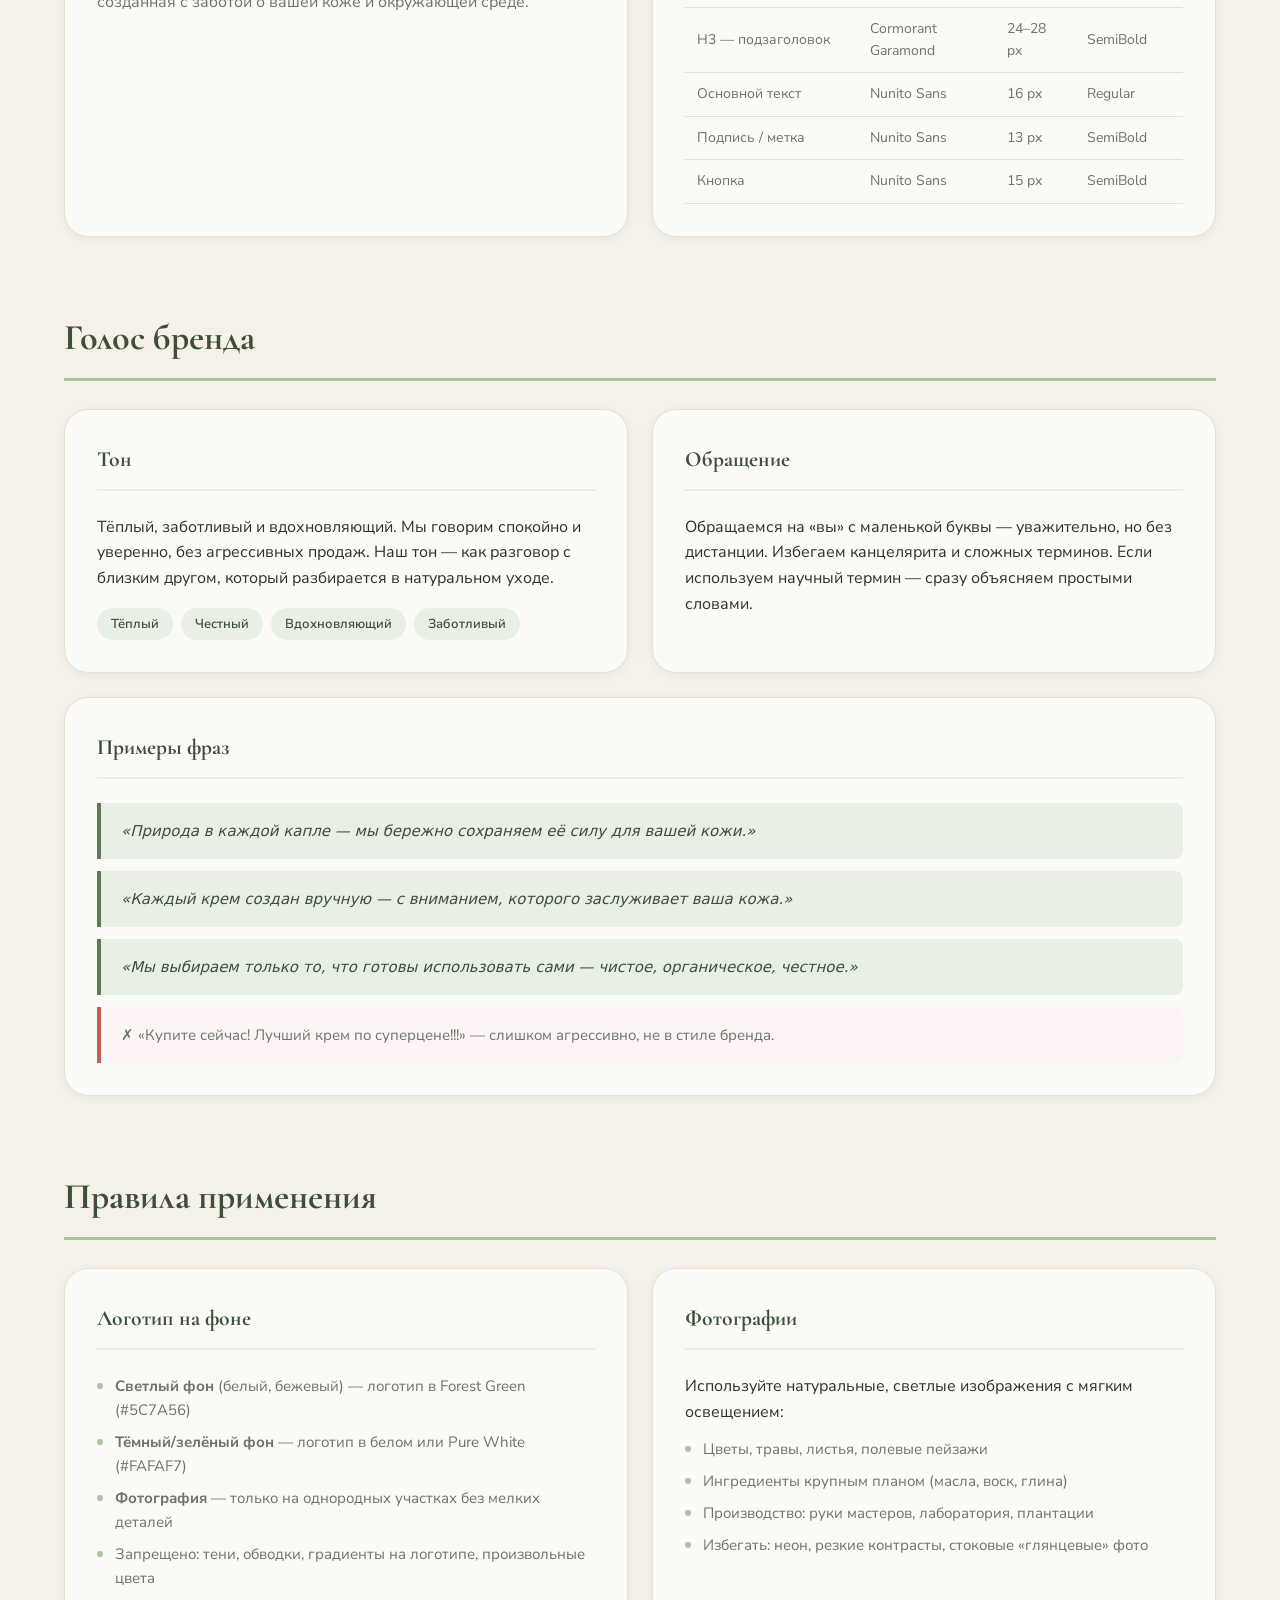
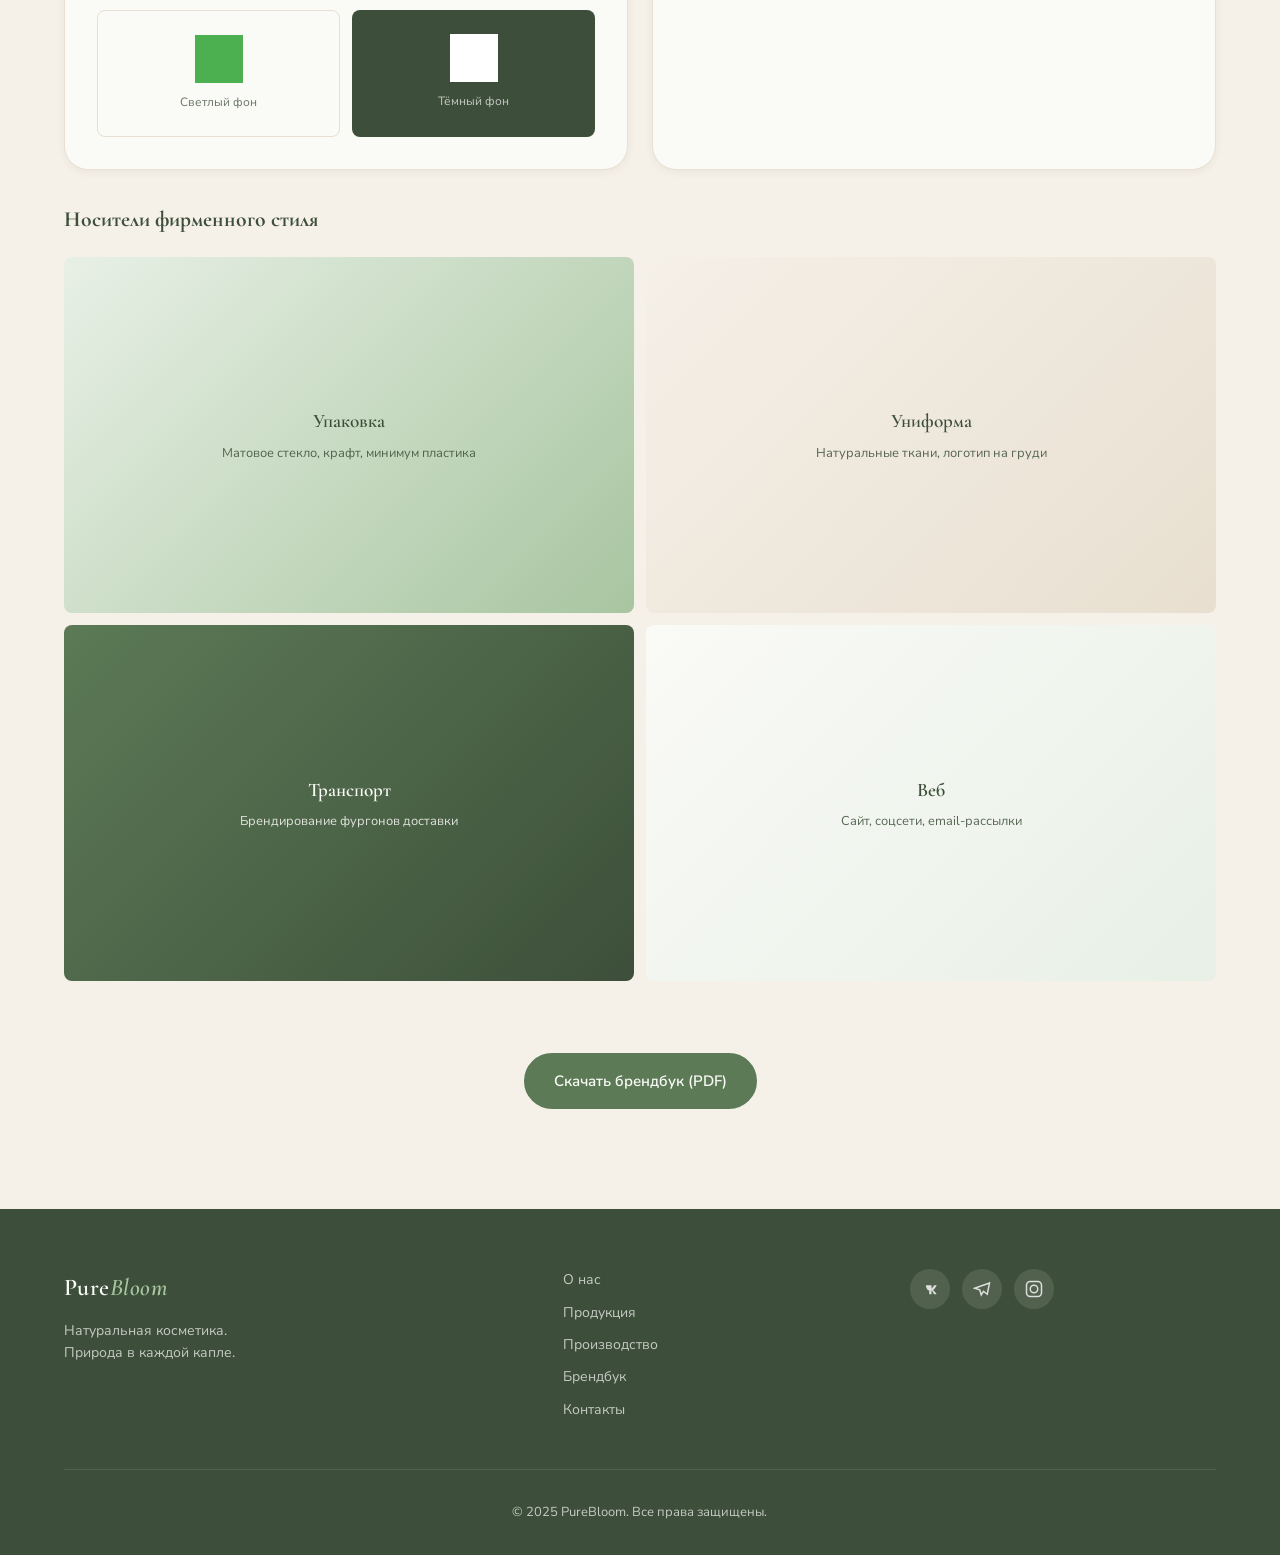
==== commit 8560777d: "Add files via upload" ====
--- a/brandbook.html
+++ b/brandbook.html
@@ -39,23 +39,81 @@
         <div class="section__header">
           <span class="section__label">Фирменный стиль</span>
           <h1 class="section__title">Брендбук</h1>
-          <p class="section__desc">Руководство по использованию визуальной идентичности бренда PureBloom</p>
+          <p class="section__desc">Руководство по визуальной и вербальной идентичности бренда PureBloom</p>
         </div>
 
-        <div class="brandbook__grid">
-          <div class="brandbook__card">
-            <h3>Логотип</h3>
-            <div class="brandbook__logo-display">
-              <img src="public/images/logo.png" alt="Логотип PureBloom">
-              <p class="brandbook__logo-text">Pure<em>Bloom</em></p>
-            </div>
-            <p class="brandbook__note">Минимальный размер: 32px. Охранное поле — высота листа.</p>
-          </div>
-
-          <div class="brandbook__card">
-            <h3>Цветовая палитра</h3>
-            <img src="public/images/color-palette.jpg" alt="Цветовая палитра" class="brandbook__palette-img">
-            <div class="brandbook__colors">
+        <nav class="brandbook-nav" aria-label="Разделы брендбука">
+          <a href="#positioning" class="brandbook-nav__link">Позиционирование</a>
+          <a href="#logo" class="brandbook-nav__link">Логотип</a>
+          <a href="#colors" class="brandbook-nav__link">Цвета</a>
+          <a href="#typography" class="brandbook-nav__link">Типографика</a>
+          <a href="#voice" class="brandbook-nav__link">Голос бренда</a>
+          <a href="#application" class="brandbook-nav__link">Применение</a>
+        </nav>
+
+        <!-- Позиционирование -->
+        <article class="brandbook-section" id="positioning">
+          <h2 class="brandbook-section__title">Позиционирование бренда</h2>
+          <div class="brandbook-section__content">
+            <div class="positioning-grid">
+              <div class="brandbook__card positioning-card positioning-card--slogan">
+                <span class="positioning-card__label">Слоган</span>
+                <p class="positioning-card__value">Природа в каждой капле</p>
+              </div>
+              <div class="brandbook__card positioning-card">
+                <span class="positioning-card__label">Суть бренда</span>
+                <p>PureBloom — производитель натуральной косметики, который соединяет силу природы с ручным мастерством. Мы создаём честные продукты без компромиссов: органическое сырьё, прозрачный состав и забота об окружающей среде на каждом этапе.</p>
+              </div>
+              <div class="brandbook__card positioning-card">
+                <span class="positioning-card__label">Целевая аудитория</span>
+                <p>Женщины и мужчины 25–45 лет, ценящие осознанный потребительский выбор. Они заботятся о здоровье кожи, интересуются составом продуктов, предпочитают экологичные бренды и готовы инвестировать в качественный натуральный уход.</p>
+              </div>
+              <div class="brandbook__card positioning-card">
+                <span class="positioning-card__label">Архетип</span>
+                <p class="positioning-card__archetype">Заботливый + Искатель</p>
+                <p>Заботливый — мы оберегаем кожу и природу. Искатель — мы ищем лучшие ингредиенты и открываем силу растений. Вместе они формируют образ бренда, который вдохновляет на гармонию с собой и миром.</p>
+              </div>
+            </div>
+          </div>
+        </article>
+
+        <!-- Логотип -->
+        <article class="brandbook-section" id="logo">
+          <h2 class="brandbook-section__title">Логотип</h2>
+          <div class="brandbook-section__content brandbook-section__content--split">
+            <div class="brandbook__card">
+              <h3>Описание</h3>
+              <p>Логотип PureBloom состоит из графического знака — стилизованного листа в круге — и словесной части. Лист символизирует рост, природу и чистоту; круг олицетворяет целостность и заботу.</p>
+              <p>Начертание <strong>Pure</strong> выполнено прямым шрифтом, <em>Bloom</em> — курсивом, подчёркивая мягкость и органичность бренда. Логотип всегда используется в фирменных зелёных тонах или в монохромном варианте.</p>
+              <ul class="brandbook-list">
+                <li>Минимальный размер знака: 32 px</li>
+                <li>Охранное поле: высота листа со всех сторон</li>
+                <li>Не искажать пропорции и не менять цвета</li>
+              </ul>
+            </div>
+            <div class="brandbook__card">
+              <div class="brandbook__logo-display brandbook__logo-display--large">
+                <img src="public/images/logo.png" alt="Логотип PureBloom">
+                <p class="brandbook__logo-text">Pure<em>Bloom</em></p>
+              </div>
+            </div>
+          </div>
+        </article>
+
+        <!-- Цвета -->
+        <article class="brandbook-section" id="colors">
+          <h2 class="brandbook-section__title">Фирменная палитра</h2>
+          <div class="brandbook-section__content">
+            <div class="brandbook__card" style="margin-bottom: 24px;">
+              <p>Палитра PureBloom вдохновлена природой: утренней росой на листьях, тёплой землёй, цветущими лугами и чистым небом. Мягкие зелёные оттенки передают свежесть и органичность, бежевые и белые — чистоту, лёгкость и натуральность.</p>
+              <p>Основной зелёный используется для акцентов и кнопок, бежевый — для фоновых блоков, белый — как основа макетов.</p>
+            </div>
+            <img src="public/images/color-palette.jpg" alt="Фирменная палитра PureBloom" class="brandbook__palette-img">
+            <div class="brandbook__colors brandbook__colors--full">
+              <div class="color-swatch">
+                <div class="color-swatch__preview" style="background:#3D4F3A;"></div>
+                <div><span class="color-swatch__name">Deep Moss</span><br><span class="color-swatch__hex">#3D4F3A</span></div>
+              </div>
               <div class="color-swatch">
                 <div class="color-swatch__preview" style="background:#5C7A56;"></div>
                 <div><span class="color-swatch__name">Forest Green</span><br><span class="color-swatch__hex">#5C7A56</span></div>
@@ -65,6 +123,10 @@
                 <div><span class="color-swatch__name">Sage</span><br><span class="color-swatch__hex">#A8C5A0</span></div>
               </div>
               <div class="color-swatch">
+                <div class="color-swatch__preview" style="background:#E8F0E6;"></div>
+                <div><span class="color-swatch__name">Mist Green</span><br><span class="color-swatch__hex">#E8F0E6</span></div>
+              </div>
+              <div class="color-swatch">
                 <div class="color-swatch__preview" style="background:#F5F0E8;border:1px solid #E8DFD0;"></div>
                 <div><span class="color-swatch__name">Natural Beige</span><br><span class="color-swatch__hex">#F5F0E8</span></div>
               </div>
@@ -74,31 +136,135 @@
               </div>
             </div>
           </div>
-
-          <div class="brandbook__card">
-            <h3>Типографика</h3>
-            <div class="brandbook__typography">
-              <div>
-                <span class="type-sample__label">Заголовки — Cormorant Garamond</span>
-                <p class="type-sample__display">Природа в каждой капле</p>
-              </div>
-              <div>
-                <span class="type-sample__label">Основной текст — Nunito Sans</span>
-                <p class="type-sample__text">Натуральная косметика из органических ингредиентов, созданная с заботой о вашей коже.</p>
-              </div>
-            </div>
-          </div>
-
-          <div class="brandbook__card">
-            <h3>Галерея применения</h3>
-            <div class="brandbook__gallery">
-              <div class="brandbook__gallery-item" style="background:linear-gradient(135deg,#E8F0E6,#A8C5A0);">Упаковка</div>
-              <div class="brandbook__gallery-item" style="background:linear-gradient(135deg,#F5F0E8,#E8DFD0);">Визитки</div>
-              <div class="brandbook__gallery-item" style="background:linear-gradient(135deg,#5C7A56,#3D4F3A);color:#FAFAF7;">Вывеска</div>
-              <div class="brandbook__gallery-item" style="background:linear-gradient(135deg,#FAFAF7,#E8F0E6);">Соцсети</div>
-            </div>
-          </div>
-        </div>
+        </article>
+
+        <!-- Типографика -->
+        <article class="brandbook-section" id="typography">
+          <h2 class="brandbook-section__title">Типографика</h2>
+          <div class="brandbook-section__content">
+            <div class="brandbook__grid">
+              <div class="brandbook__card">
+                <h3>Шрифты</h3>
+                <div class="brandbook__typography">
+                  <div>
+                    <span class="type-sample__label">Заголовки — Cormorant Garamond</span>
+                    <p class="type-sample__display">Природа в каждой капле</p>
+                  </div>
+                  <div>
+                    <span class="type-sample__label">Основной текст — Nunito Sans</span>
+                    <p class="type-sample__text">Натуральная косметика из органических ингредиентов, созданная с заботой о вашей коже и окружающей среде.</p>
+                  </div>
+                </div>
+              </div>
+              <div class="brandbook__card">
+                <h3>Размеры</h3>
+                <table class="brandbook-table">
+                  <thead>
+                    <tr><th>Элемент</th><th>Шрифт</th><th>Размер</th><th>Начертание</th></tr>
+                  </thead>
+                  <tbody>
+                    <tr><td>H1 — заголовок страницы</td><td>Cormorant Garamond</td><td>48–72 px</td><td>Bold</td></tr>
+                    <tr><td>H2 — раздел</td><td>Cormorant Garamond</td><td>32–48 px</td><td>SemiBold</td></tr>
+                    <tr><td>H3 — подзаголовок</td><td>Cormorant Garamond</td><td>24–28 px</td><td>SemiBold</td></tr>
+                    <tr><td>Основной текст</td><td>Nunito Sans</td><td>16 px</td><td>Regular</td></tr>
+                    <tr><td>Подпись / метка</td><td>Nunito Sans</td><td>13 px</td><td>SemiBold</td></tr>
+                    <tr><td>Кнопка</td><td>Nunito Sans</td><td>15 px</td><td>SemiBold</td></tr>
+                  </tbody>
+                </table>
+              </div>
+            </div>
+          </div>
+        </article>
+
+        <!-- Голос бренда -->
+        <article class="brandbook-section" id="voice">
+          <h2 class="brandbook-section__title">Голос бренда</h2>
+          <div class="brandbook-section__content">
+            <div class="brandbook__grid">
+              <div class="brandbook__card">
+                <h3>Тон</h3>
+                <p>Тёплый, заботливый и вдохновляющий. Мы говорим спокойно и уверенно, без агрессивных продаж. Наш тон — как разговор с близким другом, который разбирается в натуральном уходе.</p>
+                <div class="voice-tags">
+                  <span>Тёплый</span>
+                  <span>Честный</span>
+                  <span>Вдохновляющий</span>
+                  <span>Заботливый</span>
+                </div>
+              </div>
+              <div class="brandbook__card">
+                <h3>Обращение</h3>
+                <p>Обращаемся на «вы» с маленькой буквы — уважительно, но без дистанции. Избегаем канцелярита и сложных терминов. Если используем научный термин — сразу объясняем простыми словами.</p>
+              </div>
+              <div class="brandbook__card brandbook__card--wide">
+                <h3>Примеры фраз</h3>
+                <div class="phrase-examples">
+                  <blockquote>«Природа в каждой капле — мы бережно сохраняем её силу для вашей кожи.»</blockquote>
+                  <blockquote>«Каждый крем создан вручную — с вниманием, которого заслуживает ваша кожа.»</blockquote>
+                  <blockquote>«Мы выбираем только то, что готовы использовать сами — чистое, органическое, честное.»</blockquote>
+                  <blockquote class="phrase-examples__bad">✗ «Купите сейчас! Лучший крем по суперцене!!!» — слишком агрессивно, не в стиле бренда.</blockquote>
+                </div>
+              </div>
+            </div>
+          </div>
+        </article>
+
+        <!-- Применение -->
+        <article class="brandbook-section" id="application">
+          <h2 class="brandbook-section__title">Правила применения</h2>
+          <div class="brandbook-section__content">
+            <div class="brandbook__grid">
+              <div class="brandbook__card">
+                <h3>Логотип на фоне</h3>
+                <ul class="brandbook-list">
+                  <li><strong>Светлый фон</strong> (белый, бежевый) — логотип в Forest Green (#5C7A56)</li>
+                  <li><strong>Тёмный/зелёный фон</strong> — логотип в белом или Pure White (#FAFAF7)</li>
+                  <li><strong>Фотография</strong> — только на однородных участках без мелких деталей</li>
+                  <li>Запрещено: тени, обводки, градиенты на логотипе, произвольные цвета</li>
+                </ul>
+                <div class="logo-bg-demo">
+                  <div class="logo-bg-demo__item logo-bg-demo__item--light">
+                    <img src="public/images/logo.png" alt="">
+                    <span>Светлый фон</span>
+                  </div>
+                  <div class="logo-bg-demo__item logo-bg-demo__item--dark">
+                    <img src="public/images/logo.png" alt="" style="filter:brightness(10);">
+                    <span>Тёмный фон</span>
+                  </div>
+                </div>
+              </div>
+              <div class="brandbook__card">
+                <h3>Фотографии</h3>
+                <p>Используйте натуральные, светлые изображения с мягким освещением:</p>
+                <ul class="brandbook-list">
+                  <li>Цветы, травы, листья, полевые пейзажи</li>
+                  <li>Ингредиенты крупным планом (масла, воск, глина)</li>
+                  <li>Производство: руки мастеров, лаборатория, плантации</li>
+                  <li>Избегать: неон, резкие контрасты, стоковые «глянцевые» фото</li>
+                </ul>
+              </div>
+            </div>
+
+            <h3 class="brandbook-subtitle">Носители фирменного стиля</h3>
+            <div class="brandbook__gallery brandbook__gallery--carriers">
+              <div class="brandbook__gallery-item" style="background:linear-gradient(135deg,#E8F0E6,#A8C5A0);">
+                <span>Упаковка</span>
+                <small>Матовое стекло, крафт, минимум пластика</small>
+              </div>
+              <div class="brandbook__gallery-item" style="background:linear-gradient(135deg,#F5F0E8,#E8DFD0);">
+                <span>Униформа</span>
+                <small>Натуральные ткани, логотип на груди</small>
+              </div>
+              <div class="brandbook__gallery-item" style="background:linear-gradient(135deg,#5C7A56,#3D4F3A);color:#FAFAF7;">
+                <span>Транспорт</span>
+                <small>Брендирование фургонов доставки</small>
+              </div>
+              <div class="brandbook__gallery-item" style="background:linear-gradient(135deg,#FAFAF7,#E8F0E6);">
+                <span>Веб</span>
+                <small>Сайт, соцсети, email-рассылки</small>
+              </div>
+            </div>
+          </div>
+        </article>
 
         <div class="brandbook__download">
           <a href="#" class="btn btn--primary" id="downloadBrandbook">Скачать брендбук (PDF)</a>
--- a/styles.css
+++ b/styles.css
@@ -685,6 +685,228 @@
 
 .brandbook__download { text-align: center; margin-top: 40px; }
 
+.brandbook-nav {
+  display: flex;
+  flex-wrap: wrap;
+  justify-content: center;
+  gap: 10px;
+  margin-bottom: 56px;
+  padding: 16px;
+  background: var(--color-white);
+  border-radius: var(--radius-lg);
+  box-shadow: var(--shadow-sm);
+  border: 1px solid var(--color-beige-warm);
+  position: sticky;
+  top: calc(var(--header-height) + 12px);
+  z-index: 100;
+}
+
+.brandbook-nav__link {
+  padding: 10px 18px;
+  font-size: 14px;
+  font-weight: 600;
+  color: var(--color-green-dark);
+  background: var(--color-green-mist);
+  border-radius: 50px;
+  transition: all var(--transition);
+  text-decoration: none;
+}
+
+.brandbook-nav__link:hover {
+  background: var(--color-green);
+  color: var(--color-white);
+}
+
+.brandbook-section {
+  margin-bottom: 72px;
+  scroll-margin-top: calc(var(--header-height) + 80px);
+}
+
+.brandbook-section__title {
+  font-family: var(--font-heading);
+  font-size: clamp(1.75rem, 3vw, 2.25rem);
+  color: var(--color-green-dark);
+  margin-bottom: 28px;
+  padding-bottom: 12px;
+  border-bottom: 3px solid var(--color-green-pale);
+}
+
+.brandbook-section__content--split {
+  display: grid;
+  grid-template-columns: 1fr 1fr;
+  gap: 24px;
+  align-items: start;
+}
+
+.brandbook-subtitle {
+  font-family: var(--font-heading);
+  font-size: 1.35rem;
+  color: var(--color-green-dark);
+  margin: 32px 0 20px;
+}
+
+.positioning-grid {
+  display: grid;
+  grid-template-columns: repeat(2, 1fr);
+  gap: 24px;
+}
+
+.positioning-card__label {
+  display: block;
+  font-size: 12px;
+  font-weight: 700;
+  text-transform: uppercase;
+  letter-spacing: 0.1em;
+  color: var(--color-green);
+  margin-bottom: 10px;
+}
+
+.positioning-card__value {
+  font-family: var(--font-heading);
+  font-size: 1.75rem;
+  font-weight: 600;
+  color: var(--color-green-dark);
+}
+
+.positioning-card--slogan {
+  grid-column: span 2;
+  text-align: center;
+  background: linear-gradient(135deg, var(--color-green-mist), var(--color-white));
+}
+
+.positioning-card__archetype {
+  font-family: var(--font-heading);
+  font-size: 1.25rem;
+  font-weight: 600;
+  color: var(--color-green);
+  margin-bottom: 8px;
+}
+
+.positioning-card p { font-size: 15px; color: var(--color-text-muted); line-height: 1.7; }
+
+.brandbook__logo-display--large img { width: 140px; height: 140px; }
+
+.brandbook__colors--full { grid-template-columns: repeat(3, 1fr); margin-top: 20px; }
+
+.brandbook-list {
+  list-style: none;
+  display: flex;
+  flex-direction: column;
+  gap: 8px;
+  margin-top: 12px;
+}
+
+.brandbook-list li {
+  font-size: 15px;
+  color: var(--color-text-muted);
+  padding-left: 18px;
+  position: relative;
+  line-height: 1.6;
+}
+
+.brandbook-list li::before {
+  content: '';
+  position: absolute;
+  left: 0; top: 9px;
+  width: 6px; height: 6px;
+  background: var(--color-green-pale);
+  border-radius: 50%;
+}
+
+.brandbook-table {
+  width: 100%;
+  border-collapse: collapse;
+  font-size: 14px;
+}
+
+.brandbook-table th,
+.brandbook-table td {
+  padding: 10px 12px;
+  text-align: left;
+  border-bottom: 1px solid var(--color-beige-warm);
+}
+
+.brandbook-table th {
+  font-weight: 700;
+  color: var(--color-green-dark);
+  background: var(--color-green-mist);
+}
+
+.brandbook-table td { color: var(--color-text-muted); }
+
+.brandbook__card--wide { grid-column: span 2; }
+
+.voice-tags {
+  display: flex;
+  flex-wrap: wrap;
+  gap: 8px;
+  margin-top: 16px;
+}
+
+.voice-tags span {
+  padding: 6px 14px;
+  background: var(--color-green-mist);
+  color: var(--color-green-dark);
+  font-size: 13px;
+  font-weight: 600;
+  border-radius: 50px;
+}
+
+.phrase-examples { display: flex; flex-direction: column; gap: 12px; }
+
+.phrase-examples blockquote {
+  padding: 16px 20px;
+  background: var(--color-green-mist);
+  border-left: 4px solid var(--color-green);
+  border-radius: 0 var(--radius-sm) var(--radius-sm) 0;
+  font-style: italic;
+  color: var(--color-green-dark);
+  font-size: 15px;
+  line-height: 1.6;
+}
+
+.phrase-examples__bad {
+  background: #FDF5F5 !important;
+  border-left-color: #C45C5C !important;
+  color: var(--color-text-muted) !important;
+  font-style: normal !important;
+}
+
+.logo-bg-demo {
+  display: grid;
+  grid-template-columns: 1fr 1fr;
+  gap: 12px;
+  margin-top: 20px;
+}
+
+.logo-bg-demo__item {
+  padding: 24px;
+  border-radius: var(--radius-sm);
+  text-align: center;
+  display: flex;
+  flex-direction: column;
+  align-items: center;
+  gap: 10px;
+}
+
+.logo-bg-demo__item img { width: 48px; height: 48px; }
+.logo-bg-demo__item span { font-size: 12px; color: var(--color-text-muted); }
+.logo-bg-demo__item--light { background: var(--color-white); border: 1px solid var(--color-beige-warm); }
+.logo-bg-demo__item--dark { background: var(--color-green-dark); }
+.logo-bg-demo__item--dark span { color: rgba(255,255,255,0.7); }
+
+.brandbook__gallery--carriers .brandbook__gallery-item {
+  flex-direction: column;
+  gap: 6px;
+}
+
+.brandbook__gallery--carriers .brandbook__gallery-item small {
+  font-family: var(--font-body);
+  font-size: 0.8rem;
+  font-weight: 400;
+  opacity: 0.85;
+}
+
 .contacts { background: var(--color-white); }
 
 .contacts__grid {
@@ -931,6 +1153,13 @@
   .section { padding: 72px 0; }
   .products__grid { grid-template-columns: 1fr; max-width: 400px; margin: 0 auto; }
   .brandbook__grid { grid-template-columns: 1fr; }
+  .brandbook__card--wide { grid-column: span 1; }
+  .positioning-grid { grid-template-columns: 1fr; }
+  .positioning-card--slogan { grid-column: span 1; }
+  .brandbook-section__content--split { grid-template-columns: 1fr; }
+  .brandbook__colors--full { grid-template-columns: repeat(2, 1fr); }
+  .brandbook-nav { position: static; }
+  .brandbook-nav__link { font-size: 13px; padding: 8px 14px; }
   .footer__inner { grid-template-columns: 1fr; text-align: center; }
   .footer__nav { align-items: center; }
   .footer__social { justify-content: center; }
